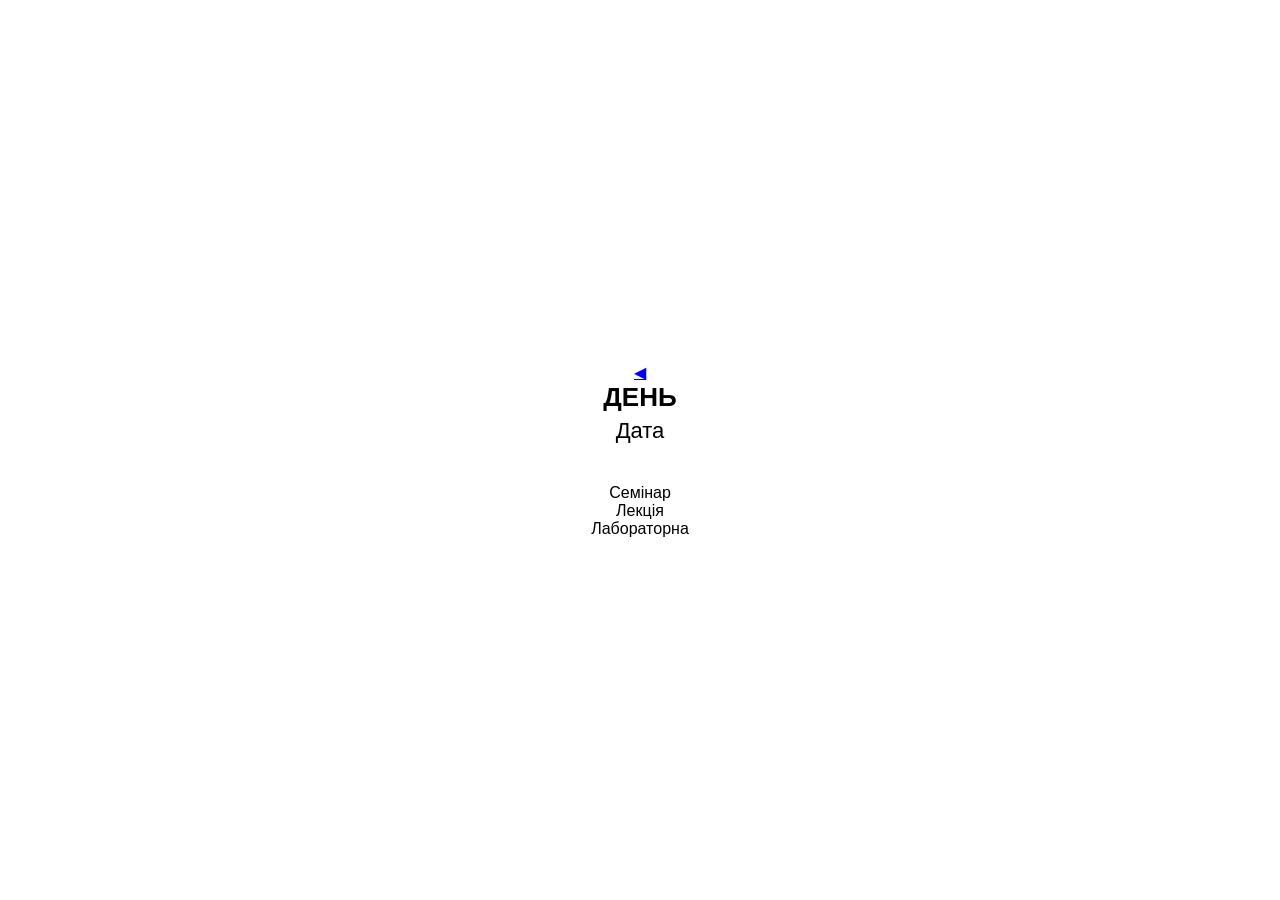
==== day.html @ 81e13482 "Create day.html" ====
<!DOCTYPE html>
<html lang="uk">
<head>
    <meta charset="UTF-8">
    <meta name="viewport" content="width=device-width, initial-scale=1.0">
    <title>Розклад на день</title>
    <link rel="stylesheet" href="style.css">
</head>
<body>
    <div class="container">
        <div class="header-nav">
            <a href="index.html" class="back-btn">&#9664;</a>
            <div class="title-container">
                <h1 id="day-title">ДЕНЬ</h1>
                <h2 id="day-date">Дата</h2>
            </div>
        </div>
        
        <div id="schedule-list">
            <!-- Сюди скрипт буде додавати пари -->
        </div>

        <div class="legend">
            <div class="leg-item"><div class="circle bg-sem"></div> Семінар</div>
            <div class="leg-item"><div class="circle bg-lec"></div> Лекція</div>
            <div class="leg-item"><div class="circle bg-lab"></div> Лабораторна</div>
        </div>
    </div>

    <!-- Спочатку підключаємо дані, потім логіку -->
    <script src="data.js"></script>
    <script src="app.js"></script>
</body>
</html>
---- style.css ----
* {
    box-sizing: border-box;
    margin: 0;
    padding: 0;
    font-family: Arial, sans-serif;
}

body {
    background-color: #ffffff;
    display: flex;
    justify-content: center;
    align-items: center;
    min-height: 100vh;
}

.container {
    width: 100%;
    max-width: 600px;
    padding: 20px;
    text-align: center;
}

h1 {
    font-size: 26px;
    text-transform: uppercase;
    margin-bottom: 5px;
}

h2 {
    font-size: 22px;
    margin-bottom: 40px;
    font-weight: normal;
}

.grid-buttons {
    display: grid;
    grid-template-columns: 1fr 1fr;
    gap: 20px;
}

.day-btn {
    display: flex;
    justify-content: center;
    align-items: center;
    background-color: white;
    color: black;
    text-decoration: none;
    font-size: 20px;
    font-weight: bold;
    border: 2px solid black;
    height: 150px;
    transition: background-color 0.2s;
}

.day-btn:hover {
    background-color: #f0f0f0;
}
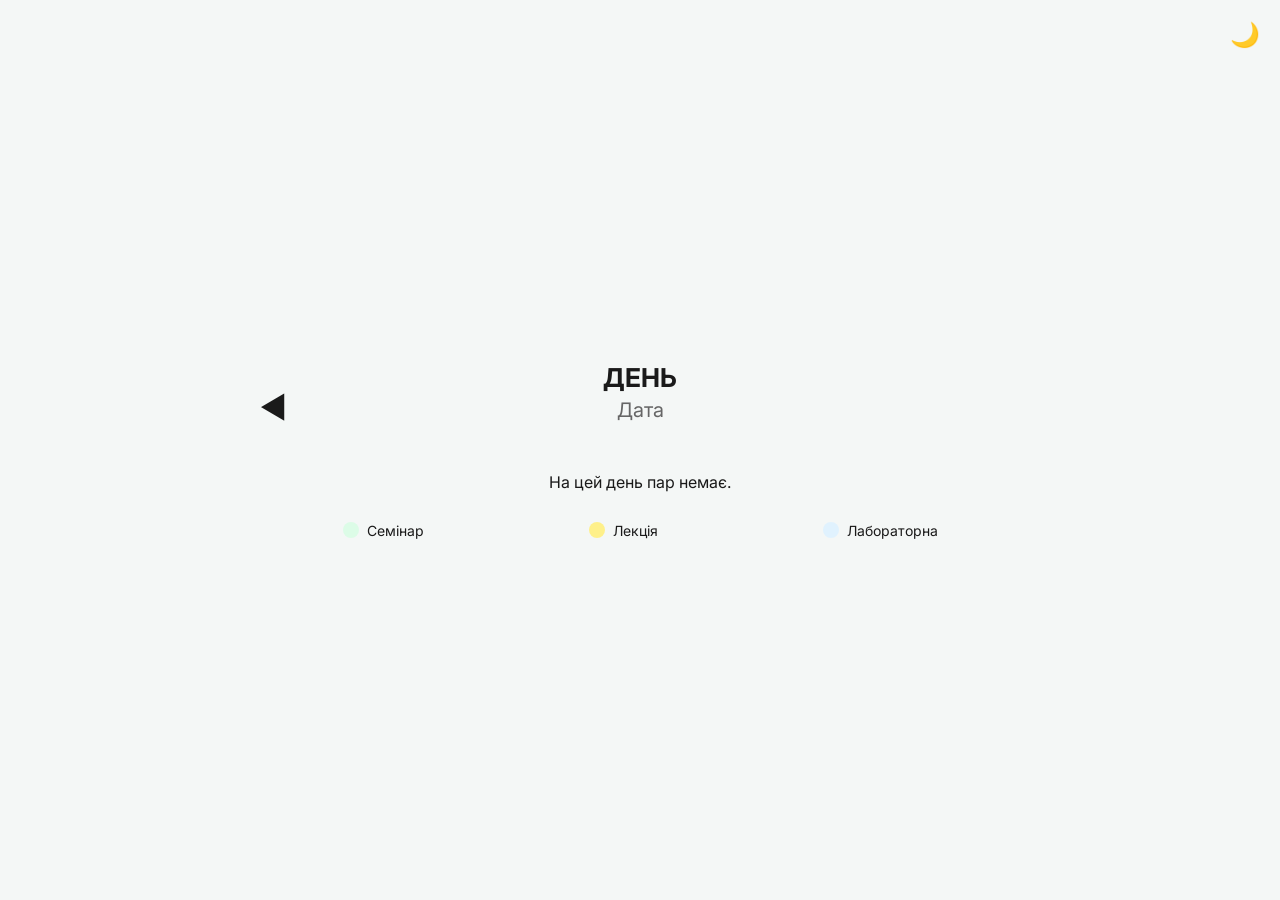
==== commit be8a8593: "Update day.html" ====
--- a/day.html
+++ b/day.html
@@ -31,4 +31,5 @@
     <script src="data.js"></script>
     <script src="app.js"></script>
 </body>
+<button id="theme-toggle" class="theme-toggle">🌙</button>
 </html>
--- a/style.css
+++ b/style.css
@@ -1,57 +1,239 @@
+@import url('https://fonts.googleapis.com/css2?family=Inter:wght@400;600;700&display=swap');
+
+/* Змінні для світлої теми (Пастельна палітра) */
+:root {
+    --bg-color: #f4f7f6;
+    --text-color: #1a1a1a;
+    --card-bg: #ffffff;
+    --shadow: 0 4px 12px rgba(0, 0, 0, 0.08);
+    --border-color: transparent;
+    --radius: 12px;
+    
+    /* Пастельні кольори пар */
+    --lab-bg: #e0f2fe; /* М'який блакитний */
+    --lec-bg: #fef08a; /* М'який жовтий */
+    --sem-bg: #dcfce7; /* М'який зелений */
+    
+    --accent: #3b82f6; /* Синій для активних елементів */
+}
+
+/* Змінні для темної теми */
+[data-theme="dark"] {
+    --bg-color: #121212;
+    --text-color: #e5e5e5;
+    --card-bg: #1e1e1e;
+    --shadow: 0 4px 12px rgba(0, 0, 0, 0.4);
+    --border-color: #333333;
+    
+    /* Приглушені кольори пар для темної теми */
+    --lab-bg: #0369a1; 
+    --lec-bg: #a16207; 
+    --sem-bg: #15803d; 
+}
+
 * {
     box-sizing: border-box;
     margin: 0;
     padding: 0;
-    font-family: Arial, sans-serif;
+    font-family: 'Inter', sans-serif;
 }
 
 body {
-    background-color: #ffffff;
+    background-color: var(--bg-color);
+    color: var(--text-color);
     display: flex;
     justify-content: center;
     align-items: center;
     min-height: 100vh;
+    transition: background-color 0.3s, color 0.3s;
 }
 
 .container {
     width: 100%;
-    max-width: 600px;
+    max-width: 800px; 
     padding: 20px;
     text-align: center;
 }
 
-h1 {
-    font-size: 26px;
-    text-transform: uppercase;
-    margin-bottom: 5px;
-}
-
-h2 {
-    font-size: 22px;
-    margin-bottom: 40px;
-    font-weight: normal;
-}
-
+h1 { font-size: 26px; margin-bottom: 5px; font-weight: 700; }
+h2 { font-size: 20px; margin-bottom: 30px; font-weight: 400; color: #666; }
+[data-theme="dark"] h2 { color: #aaa; }
+
+/* --- ГОЛОВНА СТОРІНКА --- */
 .grid-buttons {
     display: grid;
     grid-template-columns: 1fr 1fr;
-    gap: 20px;
+    gap: 15px;
+    max-width: 600px;
+    margin: 0 auto;
 }
 
 .day-btn {
     display: flex;
     justify-content: center;
     align-items: center;
-    background-color: white;
-    color: black;
-    text-decoration: none;
+    background-color: var(--card-bg);
+    color: var(--text-color);
+    text-decoration: none;
+    font-size: 18px;
+    font-weight: 600;
+    border: 1px solid var(--border-color);
+    border-radius: var(--radius);
+    height: 120px;
+    box-shadow: var(--shadow);
+    transition: transform 0.2s, box-shadow 0.2s;
+}
+
+.day-btn:hover {
+    transform: translateY(-2px);
+    box-shadow: 0 6px 16px rgba(0, 0, 0, 0.12);
+}
+
+.day-btn.active-day {
+    background-color: var(--accent);
+    color: white;
+}
+
+/* --- СТОРІНКА ДНЯ (КАРТКИ ПАР) --- */
+.header-nav {
+    display: flex;
+    align-items: center;
+    margin-bottom: 20px;
+    position: relative;
+}
+.back-btn {
+    text-decoration: none;
+    color: var(--text-color);
+    font-size: 30px;
+    position: absolute;
+    left: 0;
+}
+.title-container { width: 100%; text-align: center; }
+
+.class-card {
+    display: flex;
+    background-color: var(--card-bg);
+    border-radius: var(--radius);
+    margin-bottom: 15px;
+    align-items: stretch;
+    text-align: left;
+    box-shadow: var(--shadow);
+    overflow: hidden;
+    position: relative;
+}
+
+.class-time {
+    width: 75px;
+    padding: 10px;
+    display: flex;
+    flex-direction: column;
+    justify-content: center;
+    align-items: center;
+    font-weight: 700;
+    font-size: 13px;
+    background-color: rgba(0,0,0,0.03);
+    border-right: 1px solid rgba(0,0,0,0.05);
+}
+[data-theme="dark"] .class-time { background-color: rgba(255,255,255,0.03); }
+
+.class-info {
+    flex-grow: 1;
+    padding: 15px;
+    font-size: 15px;
+    line-height: 1.4;
+}
+
+.class-link {
+    color: var(--accent);
+    text-decoration: none;
+    font-weight: 600;
+}
+
+.info-btn {
+    width: 50px;
+    display: flex;
+    justify-content: center;
+    align-items: center;
+    text-decoration: none;
+    color: var(--text-color);
     font-size: 20px;
-    font-weight: bold;
-    border: 2px solid black;
-    height: 150px;
-    transition: background-color 0.2s;
-}
-
-.day-btn:hover {
-    background-color: #f0f0f0;
-}
+    opacity: 0.5;
+}
+.info-btn:hover { opacity: 1; }
+
+/* Кольори пар (застосовуються як лівий маркер) */
+.bg-lab { border-left: 6px solid var(--lab-bg); }
+.bg-lec { border-left: 6px solid var(--lec-bg); }
+.bg-sem { border-left: 6px solid var(--sem-bg); }
+
+/* Підсвічування поточної пари */
+.current-class {
+    border: 2px solid var(--accent);
+    animation: pulse 2s infinite;
+}
+
+@keyframes pulse {
+    0% { box-shadow: 0 0 0 0 rgba(59, 130, 246, 0.4); }
+    70% { box-shadow: 0 0 0 10px rgba(59, 130, 246, 0); }
+    100% { box-shadow: 0 0 0 0 rgba(59, 130, 246, 0); }
+}
+
+/* Легенда */
+.legend {
+    display: flex;
+    justify-content: space-around;
+    margin-top: 30px;
+    font-size: 14px;
+}
+.leg-item { display: flex; align-items: center; gap: 8px; }
+.circle {
+    width: 16px; height: 16px; border-radius: 50%;
+}
+.circle.bg-lab { background-color: var(--lab-bg); border: none;}
+.circle.bg-lec { background-color: var(--lec-bg); border: none;}
+.circle.bg-sem { background-color: var(--sem-bg); border: none;}
+
+/* --- ГЕОЛОКАЦІЯ ТА ІНФО --- */
+.info-content { display: flex; align-items: stretch; gap: 20px; justify-content: center; }
+.photo-container { display: flex; flex-shrink: 0; width: 250px; border-radius: var(--radius); overflow: hidden; box-shadow: var(--shadow); }
+.photo-container img { width: 100%; height: 100%; object-fit: cover; }
+.details-container { background-color: var(--card-bg); border-radius: var(--radius); padding: 30px; display: flex; flex-direction: column; justify-content: center; flex-grow: 1; text-align: center; box-shadow: var(--shadow); }
+
+.geo-layout { display: grid; grid-template-columns: 1fr 1fr; gap: 20px; align-items: start; }
+.map-container iframe { width: 100%; height: 400px; border-radius: var(--radius); border: none; box-shadow: var(--shadow); }
+.geo-info-side { display: flex; flex-direction: column; justify-content: space-between; height: 400px; }
+#geo-address { font-size: 20px; text-align: left; margin: 0; color: var(--text-color); font-weight: 700;}
+.photo-wrapper { width: 100%; flex-grow: 1; display: flex; align-items: flex-end; margin-top: 15px;}
+.photo-wrapper img { width: 100%; max-height: 320px; object-fit: cover; border-radius: var(--radius); box-shadow: var(--shadow); }
+
+/* Віджет наступної пари */
+#next-class-widget {
+    background-color: var(--card-bg);
+    border-radius: var(--radius);
+    padding: 15px;
+    margin-bottom: 20px;
+    box-shadow: var(--shadow);
+    font-size: 14px;
+    font-weight: 600;
+    color: var(--accent);
+    display: none; /* Приховано за замовчуванням */
+}
+
+/* Перемикач теми */
+.theme-toggle {
+    position: absolute;
+    top: 20px;
+    right: 20px;
+    background: none;
+    border: none;
+    font-size: 24px;
+    cursor: pointer;
+}
+
+@media (max-width: 768px) {
+    .info-content, .geo-layout { display: flex; flex-direction: column; }
+    .photo-container { width: 100%; height: 300px; }
+    .geo-info-side { height: auto; gap: 15px; }
+    .map-container iframe { height: 300px; }
+    .grid-buttons { display: flex; flex-direction: column; }
+}
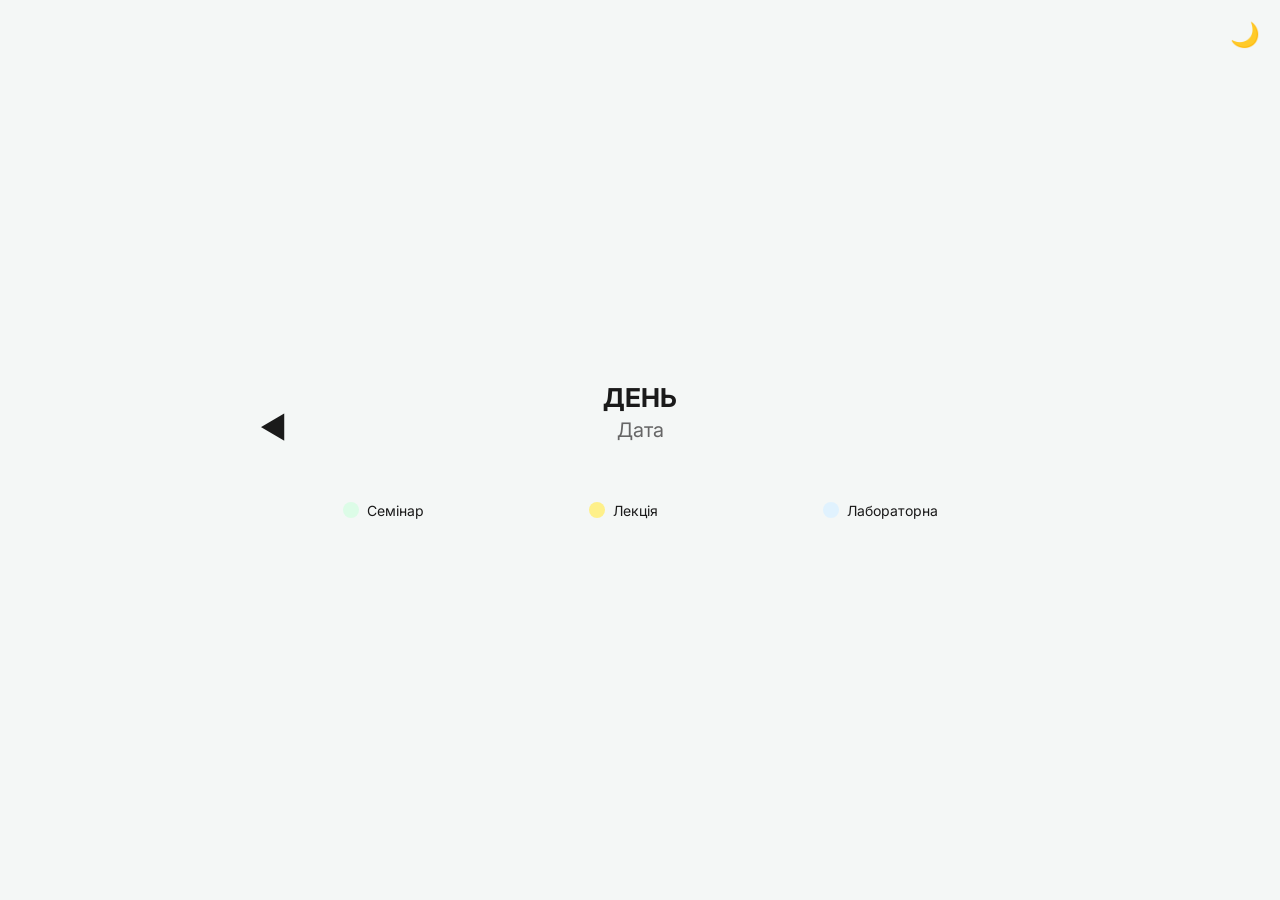
==== commit 199703e1: "Update day.html" ====
--- a/day.html
+++ b/day.html
@@ -27,7 +27,7 @@
         </div>
     </div>
 
-    <!-- Спочатку підключаємо дані, потім логіку -->
+<!-- Обов'язково підключаємо базу даних ПЕРЕД логікою -->
     <script src="data.js"></script>
     <script src="app.js"></script>
 </body>
